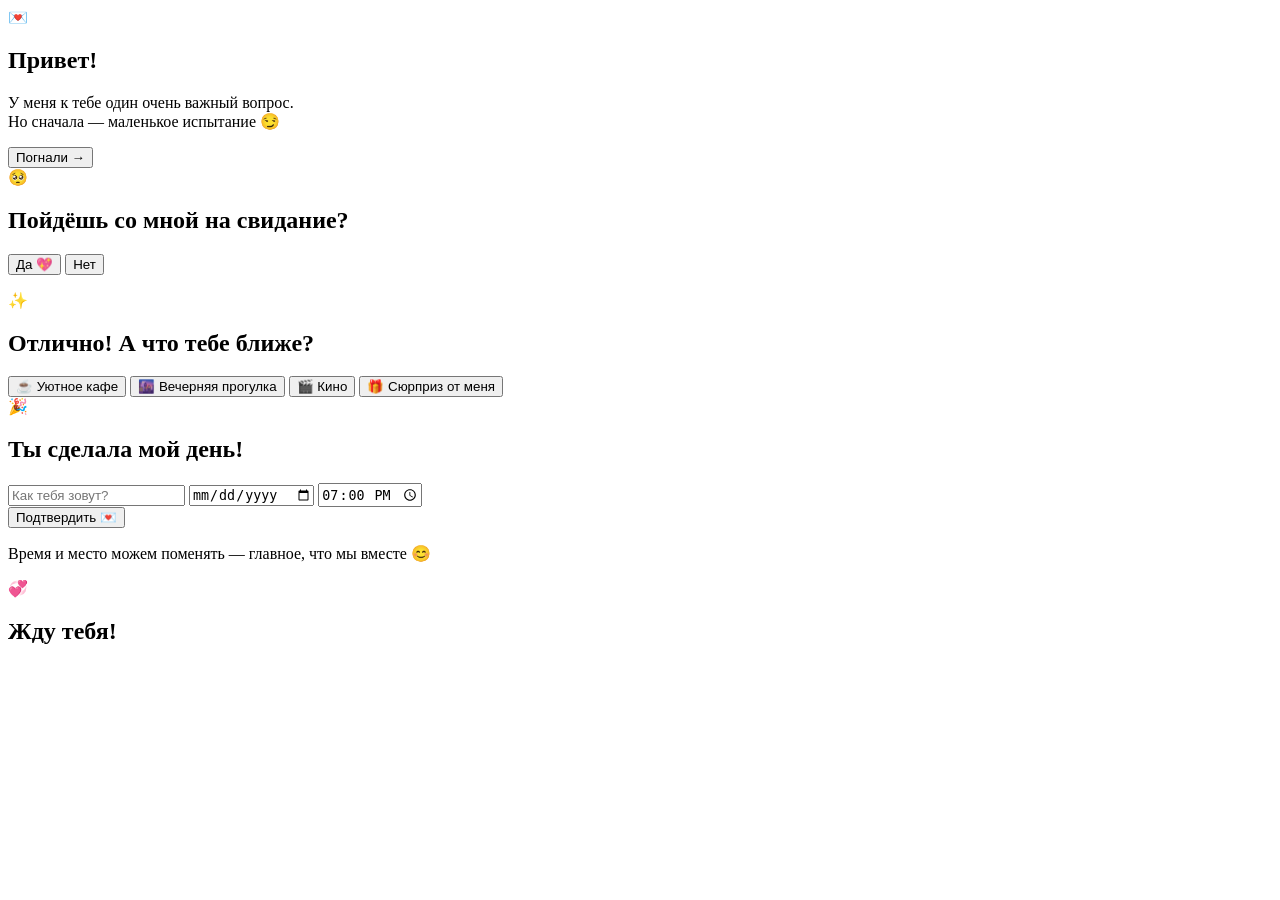
==== index.html @ 51b04617 "Rename deepseek_html_20261001_c922b6.html to index.html" ====
<!DOCTYPE html>
<html lang="ru">
<head>
  <meta charset="UTF-8">
  <meta name="viewport" content="width=device-width, initial-scale=1.0, maximum-scale=1.0, user-scalable=no">
  <title>Приглашение 💌</title>
  <script src="https://telegram.org/js/telegram-web-app.js"></script>
  <link rel="stylesheet" href="style.css">
</head>
<body>
  <div class="hearts" id="hearts"></div>

  <main class="card" id="card">
    <!-- Экран 0: Приветствие -->
    <section class="screen active" data-screen="0">
      <div class="emoji">💌</div>
      <h1>Привет<span id="userName"></span>!</h1>
      <p>У меня к тебе один очень важный вопрос.<br>Но сначала — маленькое испытание 😏</p>
      <button class="btn primary" data-next>Погнали →</button>
    </section>

    <!-- Экран 1: Убегающая кнопка "Нет" -->
    <section class="screen" data-screen="1">
      <div class="emoji">🥺</div>
      <h1>Пойдёшь со мной на свидание?</h1>
      <div class="buttons" id="runawayZone">
        <button class="btn primary" id="yesBtn">Да 💖</button>
        <button class="btn ghost" id="noBtn">Нет</button>
      </div>
      <p class="hint" id="hint"></p>
    </section>

    <!-- Экран 2: Выбор формата -->
    <section class="screen" data-screen="2">
      <div class="emoji">✨</div>
      <h1>Отлично! А что тебе ближе?</h1>
      <div class="choices" id="choices">
        <button class="choice" data-choice="coffee">☕ Уютное кафе</button>
        <button class="choice" data-choice="walk">🌆 Вечерняя прогулка</button>
        <button class="choice" data-choice="cinema">🎬 Кино</button>
        <button class="choice" data-choice="surprise">🎁 Сюрприз от меня</button>
      </div>
    </section>

    <!-- Экран 3: Финальное приглашение -->
    <section class="screen" data-screen="3">
      <div class="emoji">🎉</div>
      <h1>Ты сделала мой день!</h1>
      <div class="invite" id="inviteText"></div>
      <div class="details">
        <input type="text" id="nameInput" placeholder="Как тебя зовут?">
        <input type="date" id="dateInput">
        <input type="time" id="timeInput" value="19:00">
      </div>
      <button class="btn primary" id="sendBtn">Подтвердить 💌</button>
      <p class="tiny">Время и место можем поменять — главное, что мы вместе 😊</p>
    </section>

    <!-- Экран 4: Успех -->
    <section class="screen" data-screen="4">
      <div class="emoji">💞</div>
      <h1>Жду тебя!</h1>
      <p id="finalText" style="white-space:pre-line;font-size:17px;"></p>
    </section>
  </main>

  <script src="script.js"></script>
</body>
</html>
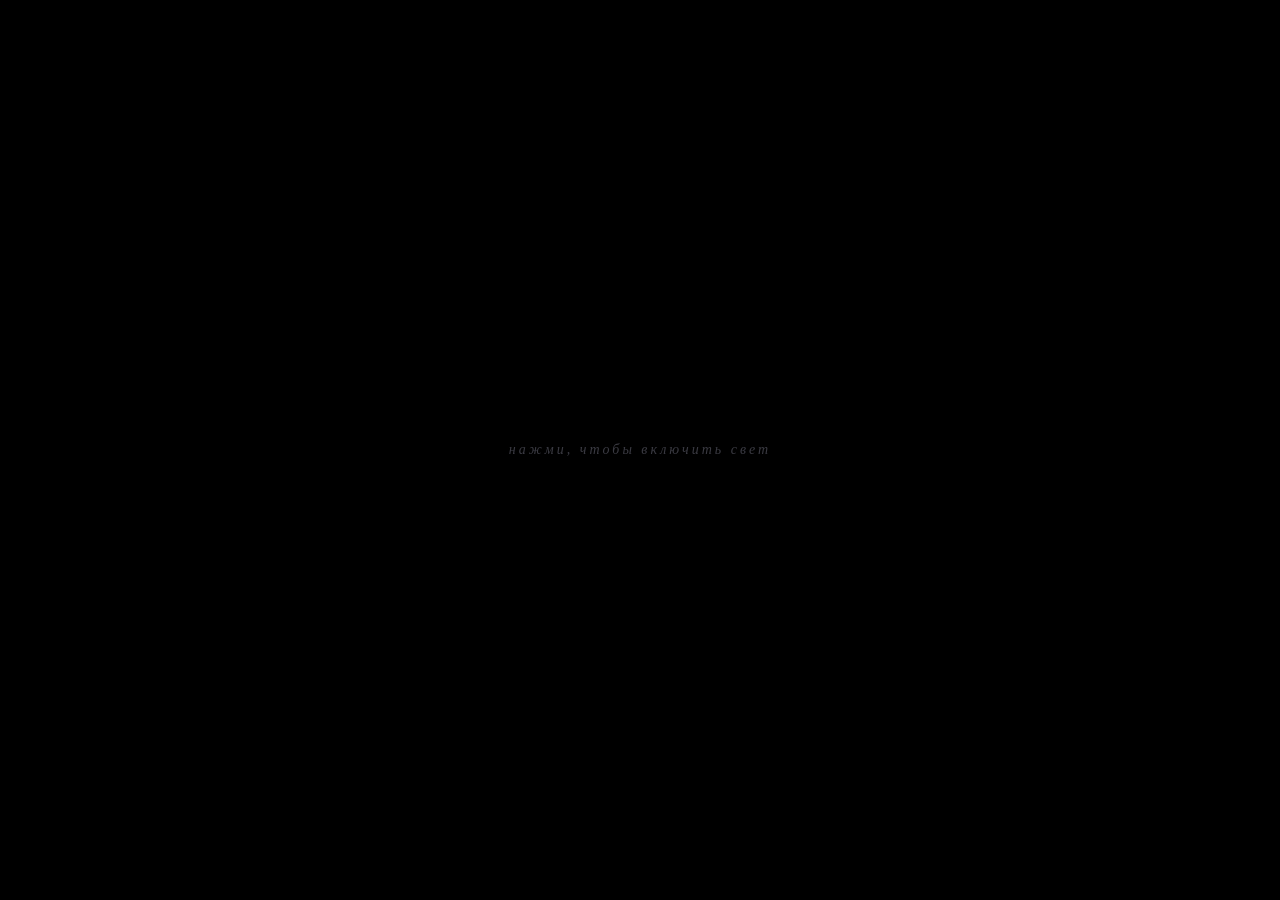
==== commit a897c7e5: "Update index.html" ====
--- a/index.html
+++ b/index.html
@@ -3,67 +3,482 @@
 <head>
   <meta charset="UTF-8">
   <meta name="viewport" content="width=device-width, initial-scale=1.0, maximum-scale=1.0, user-scalable=no">
-  <title>Приглашение 💌</title>
+  <title>...</title>
   <script src="https://telegram.org/js/telegram-web-app.js"></script>
-  <link rel="stylesheet" href="style.css">
+  <style>
+    * { margin:0; padding:0; box-sizing:border-box; -webkit-tap-highlight-color:transparent; user-select:none; }
+
+    html, body {
+      height: 100%;
+      background: #08080b;
+      color: #e8e6e1;
+      font-family: 'Georgia', 'Times New Roman', serif;
+      overflow: hidden;
+    }
+
+    /* ===== Сцены ===== */
+    .scene {
+      position: fixed; inset: 0;
+      opacity: 0; pointer-events: none;
+      transition: opacity 0.6s ease;
+      display: flex; align-items: center; justify-content: center;
+    }
+    .scene.active { opacity: 1; pointer-events: auto; }
+
+    /* ===== Экран 0: Темнота ===== */
+    .dark-overlay {
+      position: absolute; inset: 0;
+      background: #000;
+      display: flex; align-items: center; justify-content: center;
+      cursor: pointer;
+      animation: breathe 4s ease-in-out infinite;
+    }
+    @keyframes breathe {
+      0%, 100% { background: #000; }
+      50% { background: #0a0a0d; }
+    }
+    .whisper {
+      font-size: 14px;
+      color: #3a3a42;
+      letter-spacing: 3px;
+      text-transform: lowercase;
+      font-style: italic;
+      animation: fadeWhisper 3s ease-in-out infinite;
+    }
+    @keyframes fadeWhisper {
+      0%, 100% { opacity: 0.3; }
+      50% { opacity: 0.9; }
+    }
+
+    /* ===== Экран 1: Комната ===== */
+    .room {
+      position: relative;
+      width: 100%; height: 100%;
+      background: radial-gradient(circle at 30% 40%, #2a1f1a 0%, #0d0a09 60%, #050505 100%);
+    }
+
+    .window {
+      position: absolute;
+      top: 12%; left: 50%;
+      transform: translateX(-50%);
+      width: 42%; height: 34%;
+      background: linear-gradient(180deg, #1a2035 0%, #0a0d18 100%);
+      border: 3px solid #1a1512;
+      box-shadow: inset 0 0 40px rgba(80,100,180,0.15);
+    }
+    .window::before, .window::after {
+      content: ''; position: absolute; background: #1a1512;
+    }
+    .window::before { left: 50%; top: 0; bottom: 0; width: 2px; transform: translateX(-50%); }
+    .window::after  { top: 50%; left: 0; right: 0; height: 2px; transform: translateY(-50%); }
+
+    .lamp {
+      position: absolute;
+      top: 55%; left: 18%;
+      width: 8px; height: 8px;
+      border-radius: 50%;
+      background: #ffb86b;
+      box-shadow: 0 0 60px 20px rgba(255,184,107,0.25);
+      animation: flicker 3s ease-in-out infinite;
+    }
+    @keyframes flicker {
+      0%, 100% { opacity: 0.9; }
+      45% { opacity: 1; }
+      50% { opacity: 0.7; }
+      55% { opacity: 1; }
+    }
+
+    .table {
+      position: absolute;
+      bottom: 18%; left: 50%;
+      transform: translateX(-50%);
+      width: 70%; height: 4px;
+      background: #241a14;
+      box-shadow: 0 6px 20px rgba(0,0,0,0.6);
+    }
+
+    /* Предметы */
+    .item {
+      position: absolute;
+      background: transparent;
+      border: none;
+      cursor: pointer;
+      transition: transform 0.3s ease, filter 0.3s;
+      filter: brightness(0.85);
+    }
+    .item::after {
+      content: '';
+      position: absolute; inset: -10px;
+      border-radius: 50%;
+      background: radial-gradient(circle, rgba(255,184,107,0.2), transparent 70%);
+      opacity: 0;
+      transition: opacity 0.3s;
+    }
+    .item:hover::after, .item:active::after { opacity: 1; }
+    .item:active { transform: scale(0.92); }
+
+    .item::before {
+      font-size: 32px;
+      display: block;
+      filter: drop-shadow(0 4px 8px rgba(0,0,0,0.8));
+    }
+
+    .ticket { bottom: 22%; left: 28%; }
+    .ticket::before { content: '🎫'; }
+
+    .cup { bottom: 22%; left: 42%; }
+    .cup::before { content: '☕'; }
+
+    .key { bottom: 22%; left: 56%; }
+    .key::before { content: '🔑'; }
+
+    .vinyl { bottom: 22%; left: 70%; }
+    .vinyl::before { content: '💿'; }
+
+    .door {
+      top: 45%; right: 6%;
+      width: 14%; height: 40%;
+      background: linear-gradient(180deg, #2a1d16, #1a1008);
+      border: 2px solid #3a2519;
+      border-radius: 2px;
+    }
+    .door::before {
+      content: '';
+      position: absolute;
+      right: 8px; top: 50%;
+      width: 6px; height: 6px;
+      border-radius: 50%;
+      background: #8a6a3a;
+      box-shadow: 0 0 8px rgba(255,184,107,0.5);
+    }
+    .door:hover { filter: brightness(1.3); }
+
+    .hint {
+      position: absolute;
+      bottom: 8%; left: 0; right: 0;
+      text-align: center;
+      font-size: 13px;
+      letter-spacing: 2px;
+      color: #4a4a52;
+      font-style: italic;
+      animation: fadeWhisper 3s infinite;
+    }
+
+    /* ===== Экран 2: Записка ===== */
+    .note {
+      background: #12100e;
+      border: 1px solid #2a221c;
+      border-radius: 4px;
+      padding: 40px 28px;
+      max-width: 380px;
+      width: 88%;
+      text-align: center;
+      box-shadow: 0 30px 80px rgba(0,0,0,0.9);
+      animation: unfold 0.5s ease;
+    }
+    @keyframes unfold {
+      from { opacity: 0; transform: scale(0.94) translateY(10px); }
+      to { opacity: 1; transform: scale(1) translateY(0); }
+    }
+    .note-icon {
+      font-size: 42px;
+      margin-bottom: 20px;
+      filter: drop-shadow(0 0 20px rgba(255,184,107,0.4));
+    }
+    .note h2 {
+      font-size: 18px;
+      letter-spacing: 4px;
+      text-transform: lowercase;
+      color: #ffb86b;
+      margin-bottom: 20px;
+      font-weight: normal;
+    }
+    .note p {
+      font-size: 16px;
+      line-height: 1.7;
+      color: #c9c3ba;
+      font-style: italic;
+      margin-bottom: 30px;
+    }
+    .btn-back {
+      background: transparent;
+      border: 1px solid #3a3028;
+      color: #8a8078;
+      padding: 10px 22px;
+      font-family: inherit;
+      font-size: 13px;
+      letter-spacing: 2px;
+      cursor: pointer;
+      border-radius: 2px;
+      transition: all 0.3s;
+    }
+    .btn-back:hover { border-color: #ffb86b; color: #ffb86b; }
+
+    /* ===== Экран 3: Финал ===== */
+    .final-card {
+      max-width: 400px;
+      width: 88%;
+      padding: 40px 28px;
+      text-align: center;
+      animation: unfold 0.7s ease;
+    }
+    .final-line {
+      width: 40px; height: 1px;
+      background: #ffb86b;
+      margin: 0 auto 30px;
+      box-shadow: 0 0 20px rgba(255,184,107,0.6);
+    }
+    .final-card h1 {
+      font-size: 22px;
+      font-weight: normal;
+      font-style: italic;
+      letter-spacing: 1px;
+      color: #e8e6e1;
+      margin-bottom: 20px;
+      line-height: 1.5;
+    }
+    .final-card p {
+      color: #8a8078;
+      font-size: 15px;
+      line-height: 1.7;
+      margin-bottom: 30px;
+      font-style: italic;
+    }
+    .details {
+      display: grid; gap: 10px; margin-bottom: 22px;
+    }
+    .details input {
+      background: transparent;
+      border: none;
+      border-bottom: 1px solid #2a221c;
+      padding: 12px 4px;
+      font-size: 15px;
+      color: #e8e6e1;
+      font-family: inherit;
+      text-align: center;
+      transition: border-color 0.3s;
+      width: 100%;
+    }
+    .details input:focus {
+      outline: none;
+      border-color: #ffb86b;
+    }
+    .details input::placeholder { color: #4a4a52; font-style: italic; }
+
+    .btn-send {
+      background: transparent;
+      border: 1px solid #ffb86b;
+      color: #ffb86b;
+      padding: 14px 26px;
+      font-family: inherit;
+      font-size: 14px;
+      letter-spacing: 2px;
+      text-transform: lowercase;
+      cursor: pointer;
+      border-radius: 2px;
+      transition: all 0.3s;
+      width: 100%;
+    }
+    .btn-send:active {
+      background: #ffb86b;
+      color: #08080b;
+    }
+    .tiny {
+      font-size: 12px;
+      color: #4a4a52;
+      font-style: italic;
+      margin-top: 14px;
+    }
+  </style>
 </head>
 <body>
-  <div class="hearts" id="hearts"></div>
-
-  <main class="card" id="card">
-    <!-- Экран 0: Приветствие -->
-    <section class="screen active" data-screen="0">
-      <div class="emoji">💌</div>
-      <h1>Привет<span id="userName"></span>!</h1>
-      <p>У меня к тебе один очень важный вопрос.<br>Но сначала — маленькое испытание 😏</p>
-      <button class="btn primary" data-next>Погнали →</button>
-    </section>
-
-    <!-- Экран 1: Убегающая кнопка "Нет" -->
-    <section class="screen" data-screen="1">
-      <div class="emoji">🥺</div>
-      <h1>Пойдёшь со мной на свидание?</h1>
-      <div class="buttons" id="runawayZone">
-        <button class="btn primary" id="yesBtn">Да 💖</button>
-        <button class="btn ghost" id="noBtn">Нет</button>
-      </div>
-      <p class="hint" id="hint"></p>
-    </section>
-
-    <!-- Экран 2: Выбор формата -->
-    <section class="screen" data-screen="2">
-      <div class="emoji">✨</div>
-      <h1>Отлично! А что тебе ближе?</h1>
-      <div class="choices" id="choices">
-        <button class="choice" data-choice="coffee">☕ Уютное кафе</button>
-        <button class="choice" data-choice="walk">🌆 Вечерняя прогулка</button>
-        <button class="choice" data-choice="cinema">🎬 Кино</button>
-        <button class="choice" data-choice="surprise">🎁 Сюрприз от меня</button>
-      </div>
-    </section>
-
-    <!-- Экран 3: Финальное приглашение -->
-    <section class="screen" data-screen="3">
-      <div class="emoji">🎉</div>
-      <h1>Ты сделала мой день!</h1>
-      <div class="invite" id="inviteText"></div>
+
+  <!-- Экран 0: Темнота -->
+  <section class="scene active" data-scene="dark">
+    <div class="dark-overlay" id="darkOverlay">
+      <p class="whisper">нажми, чтобы включить свет</p>
+    </div>
+  </section>
+
+  <!-- Экран 1: Комната -->
+  <section class="scene" data-scene="room">
+    <div class="room" id="room">
+      <div class="window"></div>
+      <div class="lamp"></div>
+      <div class="table"></div>
+
+      <button class="item ticket" data-item="ticket" title="билет"></button>
+      <button class="item cup"    data-item="cup"    title="кофе"></button>
+      <button class="item key"    data-item="key"    title="ключ"></button>
+      <button class="item vinyl"  data-item="vinyl"  title="пластинка"></button>
+      <button class="item door"   data-item="door"   title="дверь"></button>
+
+      <p class="hint">Осмотрись...</p>
+    </div>
+  </section>
+
+  <!-- Экран 2: Записка -->
+  <section class="scene" data-scene="note">
+    <div class="note">
+      <div class="note-icon" id="noteIcon"></div>
+      <h2 id="noteTitle"></h2>
+      <p id="noteText"></p>
+      <button class="btn-back" id="closeNote">← вернуться</button>
+    </div>
+  </section>
+
+  <!-- Экран 3: Финал -->
+  <section class="scene" data-scene="final">
+    <div class="final-card" id="finalCard">
+      <div class="final-line"></div>
+      <h1 id="finalTitle">Хорошо. Дверь открыта.</h1>
+      <p id="finalText">За ней — вечер, который я придумал специально для тебя. Выбери день, я подстроюсь.</p>
+
       <div class="details">
-        <input type="text" id="nameInput" placeholder="Как тебя зовут?">
         <input type="date" id="dateInput">
         <input type="time" id="timeInput" value="19:00">
+        <button class="btn-send" id="sendBtn">Оставить ответ →</button>
       </div>
-      <button class="btn primary" id="sendBtn">Подтвердить 💌</button>
-      <p class="tiny">Время и место можем поменять — главное, что мы вместе 😊</p>
-    </section>
-
-    <!-- Экран 4: Успех -->
-    <section class="screen" data-screen="4">
-      <div class="emoji">💞</div>
-      <h1>Жду тебя!</h1>
-      <p id="finalText" style="white-space:pre-line;font-size:17px;"></p>
-    </section>
-  </main>
-
-  <script src="script.js"></script>
+      <p class="tiny">не переживай, всё уже придумано</p>
+    </div>
+  </section>
+
+  <script>
+    // ===== Telegram =====
+    const tg = window.Telegram?.WebApp;
+    if (tg) {
+      tg.ready();
+      tg.expand();
+      tg.disableVerticalSwipes?.();
+      tg.setHeaderColor?.('#08080b');
+      tg.setBackgroundColor?.('#08080b');
+    }
+
+    function haptic(type = 'light') {
+      tg?.HapticFeedback?.impactOccurred(type);
+    }
+
+    // ===== Сцены =====
+    const scenes = document.querySelectorAll('.scene');
+    let current = 0;
+
+    function goTo(index) {
+      scenes[current].classList.remove('active');
+      scenes[index].classList.add('active');
+      current = index;
+    }
+
+    // ===== Экран 0 → 1 =====
+    document.getElementById('darkOverlay').addEventListener('click', () => {
+      haptic('medium');
+      goTo(1);
+    });
+
+    // ===== Записки =====
+    const NOTES = {
+      ticket: {
+        icon: '🎫',
+        title: 'билет',
+        text: 'Два билета. Один — для тебя. Второй я оставлю себе, чтобы не искать компанию.'
+      },
+      cup: {
+        icon: '☕',
+        title: 'чашка',
+        text: 'Ещё тёплая. Я знаю одно место, где варят такой же — и там никто не торопит.'
+      },
+      key: {
+        icon: '🔑',
+        title: 'ключ',
+        text: 'Пока не скажу от чего. Но если согласишься — узнаешь по дороге.'
+      },
+      vinyl: {
+        icon: '💿',
+        title: 'пластинка',
+        text: 'Ставлю её, когда думаю о тебе. Одну и ту же. Уже неделю.'
+      }
+    };
+
+    const noteIcon  = document.getElementById('noteIcon');
+    const noteTitle = document.getElementById('noteTitle');
+    const noteText  = document.getElementById('noteText');
+    const closeNote = document.getElementById('closeNote');
+
+    const openedItems = new Set();
+
+    document.querySelectorAll('.item').forEach(item => {
+      item.addEventListener('click', () => {
+        const key = item.dataset.item;
+        haptic('light');
+
+        if (key === 'door') {
+          if (openedItems.size < Object.keys(NOTES).length) {
+            const left = Object.keys(NOTES).length - openedItems.size;
+            showNote('🔒', 'дверь заперта',
+              `Найди ещё ${left} ${plural(left,'предмет','предмета','предметов')}. Что-то здесь важное...`);
+            return;
+          }
+          goTo(3);
+          return;
+        }
+
+        openedItems.add(key);
+        const note = NOTES[key];
+        showNote(note.icon, note.title, note.text);
+      });
+    });
+
+    function showNote(icon, title, text) {
+      noteIcon.textContent = icon;
+      noteTitle.textContent = title;
+      noteText.textContent = text;
+      goTo(2);
+    }
+
+    closeNote.addEventListener('click', () => {
+      haptic('light');
+      goTo(1);
+    });
+
+    function plural(n, one, few, many) {
+      const mod10 = n % 10, mod100 = n % 100;
+      if (mod10 === 1 && mod100 !== 11) return one;
+      if (mod10 >= 2 && mod10 <= 4 && (mod100 < 10 || mod100 >= 20)) return few;
+      return many;
+    }
+
+    // ===== Дата по умолчанию — ближайшая пятница =====
+    const dateInput = document.getElementById('dateInput');
+    const today = new Date();
+    const dayOfWeek = today.getDay();
+    const daysUntilFriday = (5 - dayOfWeek + 7) % 7 || 7;
+    const nextFriday = new Date(today);
+    nextFriday.setDate(today.getDate() + daysUntilFriday);
+    dateInput.value = nextFriday.toISOString().split('T')[0];
+
+    // ===== Отправка =====
+    document.getElementById('sendBtn').addEventListener('click', () => {
+      const date = dateInput.value;
+      const time = document.getElementById('timeInput').value;
+
+      if (!date) {
+        haptic('rigid');
+        tg?.showAlert ? tg.showAlert('Выбери дату') : alert('Выбери дату');
+        return;
+      }
+
+      const payload = { date, time, found: [...openedItems] };
+      haptic('heavy');
+
+      if (tg) {
+        try { tg.sendData(JSON.stringify(payload)); } catch (e) {}
+      }
+
+      document.getElementById('finalCard').innerHTML = `
+        <div class="final-line"></div>
+        <h1>Договорились.</h1>
+        <p style="font-size:15px;">${date} в ${time}<br><br>детали пришлю ближе к делу.</p>
+      `;
+    });
+  </script>
 </body>
 </html>
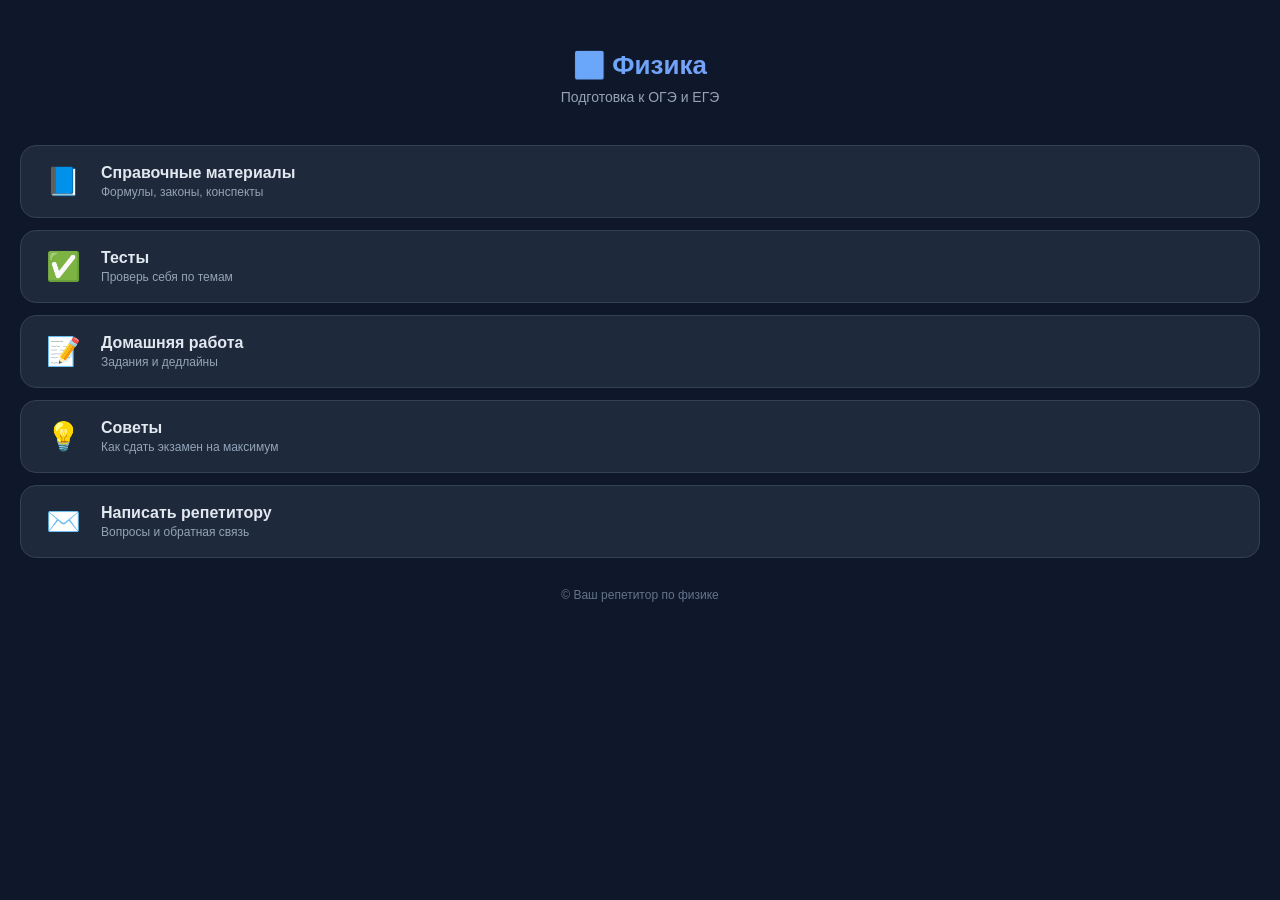
==== commit 2b608396: "Update index.html" ====
--- a/index.html
+++ b/index.html
@@ -1,484 +1,162 @@
 <!DOCTYPE html>
 <html lang="ru">
 <head>
-  <meta charset="UTF-8">
-  <meta name="viewport" content="width=device-width, initial-scale=1.0, maximum-scale=1.0, user-scalable=no">
-  <title>...</title>
-  <script src="https://telegram.org/js/telegram-web-app.js"></script>
-  <style>
-    * { margin:0; padding:0; box-sizing:border-box; -webkit-tap-highlight-color:transparent; user-select:none; }
-
-    html, body {
-      height: 100%;
-      background: #08080b;
-      color: #e8e6e1;
-      font-family: 'Georgia', 'Times New Roman', serif;
-      overflow: hidden;
-    }
-
-    /* ===== Сцены ===== */
-    .scene {
-      position: fixed; inset: 0;
-      opacity: 0; pointer-events: none;
-      transition: opacity 0.6s ease;
-      display: flex; align-items: center; justify-content: center;
-    }
-    .scene.active { opacity: 1; pointer-events: auto; }
-
-    /* ===== Экран 0: Темнота ===== */
-    .dark-overlay {
-      position: absolute; inset: 0;
-      background: #000;
-      display: flex; align-items: center; justify-content: center;
-      cursor: pointer;
-      animation: breathe 4s ease-in-out infinite;
-    }
-    @keyframes breathe {
-      0%, 100% { background: #000; }
-      50% { background: #0a0a0d; }
-    }
-    .whisper {
-      font-size: 14px;
-      color: #3a3a42;
-      letter-spacing: 3px;
-      text-transform: lowercase;
-      font-style: italic;
-      animation: fadeWhisper 3s ease-in-out infinite;
-    }
-    @keyframes fadeWhisper {
-      0%, 100% { opacity: 0.3; }
-      50% { opacity: 0.9; }
-    }
-
-    /* ===== Экран 1: Комната ===== */
-    .room {
-      position: relative;
-      width: 100%; height: 100%;
-      background: radial-gradient(circle at 30% 40%, #2a1f1a 0%, #0d0a09 60%, #050505 100%);
-    }
-
-    .window {
-      position: absolute;
-      top: 12%; left: 50%;
-      transform: translateX(-50%);
-      width: 42%; height: 34%;
-      background: linear-gradient(180deg, #1a2035 0%, #0a0d18 100%);
-      border: 3px solid #1a1512;
-      box-shadow: inset 0 0 40px rgba(80,100,180,0.15);
-    }
-    .window::before, .window::after {
-      content: ''; position: absolute; background: #1a1512;
-    }
-    .window::before { left: 50%; top: 0; bottom: 0; width: 2px; transform: translateX(-50%); }
-    .window::after  { top: 50%; left: 0; right: 0; height: 2px; transform: translateY(-50%); }
-
-    .lamp {
-      position: absolute;
-      top: 55%; left: 18%;
-      width: 8px; height: 8px;
-      border-radius: 50%;
-      background: #ffb86b;
-      box-shadow: 0 0 60px 20px rgba(255,184,107,0.25);
-      animation: flicker 3s ease-in-out infinite;
-    }
-    @keyframes flicker {
-      0%, 100% { opacity: 0.9; }
-      45% { opacity: 1; }
-      50% { opacity: 0.7; }
-      55% { opacity: 1; }
-    }
-
-    .table {
-      position: absolute;
-      bottom: 18%; left: 50%;
-      transform: translateX(-50%);
-      width: 70%; height: 4px;
-      background: #241a14;
-      box-shadow: 0 6px 20px rgba(0,0,0,0.6);
-    }
-
-    /* Предметы */
-    .item {
-      position: absolute;
-      background: transparent;
-      border: none;
-      cursor: pointer;
-      transition: transform 0.3s ease, filter 0.3s;
-      filter: brightness(0.85);
-    }
-    .item::after {
-      content: '';
-      position: absolute; inset: -10px;
-      border-radius: 50%;
-      background: radial-gradient(circle, rgba(255,184,107,0.2), transparent 70%);
-      opacity: 0;
-      transition: opacity 0.3s;
-    }
-    .item:hover::after, .item:active::after { opacity: 1; }
-    .item:active { transform: scale(0.92); }
-
-    .item::before {
-      font-size: 32px;
-      display: block;
-      filter: drop-shadow(0 4px 8px rgba(0,0,0,0.8));
-    }
-
-    .ticket { bottom: 22%; left: 28%; }
-    .ticket::before { content: '🎫'; }
-
-    .cup { bottom: 22%; left: 42%; }
-    .cup::before { content: '☕'; }
-
-    .key { bottom: 22%; left: 56%; }
-    .key::before { content: '🔑'; }
-
-    .vinyl { bottom: 22%; left: 70%; }
-    .vinyl::before { content: '💿'; }
-
-    .door {
-      top: 45%; right: 6%;
-      width: 14%; height: 40%;
-      background: linear-gradient(180deg, #2a1d16, #1a1008);
-      border: 2px solid #3a2519;
-      border-radius: 2px;
-    }
-    .door::before {
-      content: '';
-      position: absolute;
-      right: 8px; top: 50%;
-      width: 6px; height: 6px;
-      border-radius: 50%;
-      background: #8a6a3a;
-      box-shadow: 0 0 8px rgba(255,184,107,0.5);
-    }
-    .door:hover { filter: brightness(1.3); }
-
-    .hint {
-      position: absolute;
-      bottom: 8%; left: 0; right: 0;
-      text-align: center;
-      font-size: 13px;
-      letter-spacing: 2px;
-      color: #4a4a52;
-      font-style: italic;
-      animation: fadeWhisper 3s infinite;
-    }
-
-    /* ===== Экран 2: Записка ===== */
-    .note {
-      background: #12100e;
-      border: 1px solid #2a221c;
-      border-radius: 4px;
-      padding: 40px 28px;
-      max-width: 380px;
-      width: 88%;
-      text-align: center;
-      box-shadow: 0 30px 80px rgba(0,0,0,0.9);
-      animation: unfold 0.5s ease;
-    }
-    @keyframes unfold {
-      from { opacity: 0; transform: scale(0.94) translateY(10px); }
-      to { opacity: 1; transform: scale(1) translateY(0); }
-    }
-    .note-icon {
-      font-size: 42px;
-      margin-bottom: 20px;
-      filter: drop-shadow(0 0 20px rgba(255,184,107,0.4));
-    }
-    .note h2 {
-      font-size: 18px;
-      letter-spacing: 4px;
-      text-transform: lowercase;
-      color: #ffb86b;
-      margin-bottom: 20px;
-      font-weight: normal;
-    }
-    .note p {
-      font-size: 16px;
-      line-height: 1.7;
-      color: #c9c3ba;
-      font-style: italic;
-      margin-bottom: 30px;
-    }
-    .btn-back {
-      background: transparent;
-      border: 1px solid #3a3028;
-      color: #8a8078;
-      padding: 10px 22px;
-      font-family: inherit;
-      font-size: 13px;
-      letter-spacing: 2px;
-      cursor: pointer;
-      border-radius: 2px;
-      transition: all 0.3s;
-    }
-    .btn-back:hover { border-color: #ffb86b; color: #ffb86b; }
-
-    /* ===== Экран 3: Финал ===== */
-    .final-card {
-      max-width: 400px;
-      width: 88%;
-      padding: 40px 28px;
-      text-align: center;
-      animation: unfold 0.7s ease;
-    }
-    .final-line {
-      width: 40px; height: 1px;
-      background: #ffb86b;
-      margin: 0 auto 30px;
-      box-shadow: 0 0 20px rgba(255,184,107,0.6);
-    }
-    .final-card h1 {
-      font-size: 22px;
-      font-weight: normal;
-      font-style: italic;
-      letter-spacing: 1px;
-      color: #e8e6e1;
-      margin-bottom: 20px;
-      line-height: 1.5;
-    }
-    .final-card p {
-      color: #8a8078;
-      font-size: 15px;
-      line-height: 1.7;
-      margin-bottom: 30px;
-      font-style: italic;
-    }
-    .details {
-      display: grid; gap: 10px; margin-bottom: 22px;
-    }
-    .details input {
-      background: transparent;
-      border: none;
-      border-bottom: 1px solid #2a221c;
-      padding: 12px 4px;
-      font-size: 15px;
-      color: #e8e6e1;
-      font-family: inherit;
-      text-align: center;
-      transition: border-color 0.3s;
-      width: 100%;
-    }
-    .details input:focus {
-      outline: none;
-      border-color: #ffb86b;
-    }
-    .details input::placeholder { color: #4a4a52; font-style: italic; }
-
-    .btn-send {
-      background: transparent;
-      border: 1px solid #ffb86b;
-      color: #ffb86b;
-      padding: 14px 26px;
-      font-family: inherit;
-      font-size: 14px;
-      letter-spacing: 2px;
-      text-transform: lowercase;
-      cursor: pointer;
-      border-radius: 2px;
-      transition: all 0.3s;
-      width: 100%;
-    }
-    .btn-send:active {
-      background: #ffb86b;
-      color: #08080b;
-    }
-    .tiny {
-      font-size: 12px;
-      color: #4a4a52;
-      font-style: italic;
-      margin-top: 14px;
-    }
-  </style>
+<meta charset="UTF-8">
+<meta name="viewport" content="width=device-width, initial-scale=1.0">
+<title>Физика — подготовка к ОГЭ/ЕГЭ</title>
+<script src="https://telegram.org/js/telegram-web-app.js"></script>
+<style>
+  * { margin: 0; padding: 0; box-sizing: border-box; }
+  body {
+    font-family: -apple-system, BlinkMacSystemFont, 'Segoe UI', Roboto, sans-serif;
+    background: #0f172a;
+    color: #e2e8f0;
+    min-height: 100vh;
+    padding: 20px;
+  }
+  .header {
+    text-align: center;
+    padding: 30px 0 20px;
+  }
+  .header h1 {
+    font-size: 26px;
+    background: linear-gradient(90deg, #38bdf8, #a78bfa);
+    -webkit-background-clip: text;
+    -webkit-text-fill-color: transparent;
+    margin-bottom: 8px;
+  }
+  .header p {
+    color: #94a3b8;
+    font-size: 14px;
+  }
+  .menu {
+    display: flex;
+    flex-direction: column;
+    gap: 12px;
+    margin-top: 20px;
+  }
+  .card {
+    background: #1e293b;
+    border-radius: 16px;
+    padding: 18px 20px;
+    display: flex;
+    align-items: center;
+    gap: 15px;
+    cursor: pointer;
+    transition: transform 0.15s, background 0.15s;
+    border: 1px solid #334155;
+  }
+  .card:active {
+    transform: scale(0.98);
+    background: #273449;
+  }
+  .card .icon {
+    font-size: 28px;
+    width: 45px;
+    text-align: center;
+  }
+  .card .text h3 {
+    font-size: 16px;
+    margin-bottom: 3px;
+  }
+  .card .text p {
+    font-size: 12px;
+    color: #94a3b8;
+  }
+  .footer {
+    text-align: center;
+    margin-top: 30px;
+    font-size: 12px;
+    color: #64748b;
+  }
+</style>
 </head>
 <body>
 
-  <!-- Экран 0: Темнота -->
-  <section class="scene active" data-scene="dark">
-    <div class="dark-overlay" id="darkOverlay">
-      <p class="whisper">нажми, чтобы включить свет</p>
+  <div class="header">
+    <h1>⚛️ Физика</h1>
+    <p>Подготовка к ОГЭ и ЕГЭ</p>
+  </div>
+
+  <div class="menu">
+    <div class="card" onclick="openSection('theory')">
+      <div class="icon">📘</div>
+      <div class="text">
+        <h3>Справочные материалы</h3>
+        <p>Формулы, законы, конспекты</p>
+      </div>
     </div>
-  </section>
 
-  <!-- Экран 1: Комната -->
-  <section class="scene" data-scene="room">
-    <div class="room" id="room">
-      <div class="window"></div>
-      <div class="lamp"></div>
-      <div class="table"></div>
+    <div class="card" onclick="openSection('tests')">
+      <div class="icon">✅</div>
+      <div class="text">
+        <h3>Тесты</h3>
+        <p>Проверь себя по темам</p>
+      </div>
+    </div>
 
-      <button class="item ticket" data-item="ticket" title="билет"></button>
-      <button class="item cup"    data-item="cup"    title="кофе"></button>
-      <button class="item key"    data-item="key"    title="ключ"></button>
-      <button class="item vinyl"  data-item="vinyl"  title="пластинка"></button>
-      <button class="item door"   data-item="door"   title="дверь"></button>
+    <div class="card" onclick="openSection('homework')">
+      <div class="icon">📝</div>
+      <div class="text">
+        <h3>Домашняя работа</h3>
+        <p>Задания и дедлайны</p>
+      </div>
+    </div>
 
-      <p class="hint">Осмотрись...</p>
+    <div class="card" onclick="openSection('tips')">
+      <div class="icon">💡</div>
+      <div class="text">
+        <h3>Советы</h3>
+        <p>Как сдать экзамен на максимум</p>
+      </div>
     </div>
-  </section>
 
-  <!-- Экран 2: Записка -->
-  <section class="scene" data-scene="note">
-    <div class="note">
-      <div class="note-icon" id="noteIcon"></div>
-      <h2 id="noteTitle"></h2>
-      <p id="noteText"></p>
-      <button class="btn-back" id="closeNote">← вернуться</button>
+    <div class="card" onclick="writeTutor()">
+      <div class="icon">✉️</div>
+      <div class="text">
+        <h3>Написать репетитору</h3>
+        <p>Вопросы и обратная связь</p>
+      </div>
     </div>
-  </section>
+  </div>
 
-  <!-- Экран 3: Финал -->
-  <section class="scene" data-scene="final">
-    <div class="final-card" id="finalCard">
-      <div class="final-line"></div>
-      <h1 id="finalTitle">Хорошо. Дверь открыта.</h1>
-      <p id="finalText">За ней — вечер, который я придумал специально для тебя. Выбери день, я подстроюсь.</p>
+  <div class="footer">
+    © Ваш репетитор по физике
+  </div>
 
-      <div class="details">
-        <input type="date" id="dateInput">
-        <input type="time" id="timeInput" value="19:00">
-        <button class="btn-send" id="sendBtn">Оставить ответ →</button>
-      </div>
-      <p class="tiny">не переживай, всё уже придумано</p>
-    </div>
-  </section>
+<script>
+  // Инициализация Telegram Mini App
+  const tg = window.Telegram?.WebApp;
+  if (tg) {
+    tg.ready();
+    tg.expand();
+    // Показываем имя ученика, если открыто в Telegram
+    const user = tg.initDataUnsafe?.user;
+    if (user) {
+      document.querySelector('.header p').textContent =
+        `Привет, ${user.first_name}! Готовимся к экзамену`;
+    }
+  }
 
-  <script>
-    // ===== Telegram =====
-    const tg = window.Telegram?.WebApp;
+  function openSection(section) {
+    // Пока просто уведомление. Сюда потом вставим переходы на разделы.
     if (tg) {
-      tg.ready();
-      tg.expand();
-      tg.disableVerticalSwipes?.();
-      tg.setHeaderColor?.('#08080b');
-      tg.setBackgroundColor?.('#08080b');
+      tg.showAlert('Раздел в разработке: ' + section);
+    } else {
+      alert('Раздел в разработке: ' + section);
     }
+  }
 
-    function haptic(type = 'light') {
-      tg?.HapticFeedback?.impactOccurred(type);
+  function writeTutor() {
+    // Замените username на свой
+    const username = 'your_username';
+    if (tg) {
+      tg.openTelegramLink('https://t.me/' + username);
+    } else {
+      window.open('https://t.me/' + username, '_blank');
     }
+  }
+</script>
 
-    // ===== Сцены =====
-    const scenes = document.querySelectorAll('.scene');
-    let current = 0;
-
-    function goTo(index) {
-      scenes[current].classList.remove('active');
-      scenes[index].classList.add('active');
-      current = index;
-    }
-
-    // ===== Экран 0 → 1 =====
-    document.getElementById('darkOverlay').addEventListener('click', () => {
-      haptic('medium');
-      goTo(1);
-    });
-
-    // ===== Записки =====
-    const NOTES = {
-      ticket: {
-        icon: '🎫',
-        title: 'билет',
-        text: 'Два билета. Один — для тебя. Второй я оставлю себе, чтобы не искать компанию.'
-      },
-      cup: {
-        icon: '☕',
-        title: 'чашка',
-        text: 'Ещё тёплая. Я знаю одно место, где варят такой же — и там никто не торопит.'
-      },
-      key: {
-        icon: '🔑',
-        title: 'ключ',
-        text: 'Пока не скажу от чего. Но если согласишься — узнаешь по дороге.'
-      },
-      vinyl: {
-        icon: '💿',
-        title: 'пластинка',
-        text: 'Ставлю её, когда думаю о тебе. Одну и ту же. Уже неделю.'
-      }
-    };
-
-    const noteIcon  = document.getElementById('noteIcon');
-    const noteTitle = document.getElementById('noteTitle');
-    const noteText  = document.getElementById('noteText');
-    const closeNote = document.getElementById('closeNote');
-
-    const openedItems = new Set();
-
-    document.querySelectorAll('.item').forEach(item => {
-      item.addEventListener('click', () => {
-        const key = item.dataset.item;
-        haptic('light');
-
-        if (key === 'door') {
-          if (openedItems.size < Object.keys(NOTES).length) {
-            const left = Object.keys(NOTES).length - openedItems.size;
-            showNote('🔒', 'дверь заперта',
-              `Найди ещё ${left} ${plural(left,'предмет','предмета','предметов')}. Что-то здесь важное...`);
-            return;
-          }
-          goTo(3);
-          return;
-        }
-
-        openedItems.add(key);
-        const note = NOTES[key];
-        showNote(note.icon, note.title, note.text);
-      });
-    });
-
-    function showNote(icon, title, text) {
-      noteIcon.textContent = icon;
-      noteTitle.textContent = title;
-      noteText.textContent = text;
-      goTo(2);
-    }
-
-    closeNote.addEventListener('click', () => {
-      haptic('light');
-      goTo(1);
-    });
-
-    function plural(n, one, few, many) {
-      const mod10 = n % 10, mod100 = n % 100;
-      if (mod10 === 1 && mod100 !== 11) return one;
-      if (mod10 >= 2 && mod10 <= 4 && (mod100 < 10 || mod100 >= 20)) return few;
-      return many;
-    }
-
-    // ===== Дата по умолчанию — ближайшая пятница =====
-    const dateInput = document.getElementById('dateInput');
-    const today = new Date();
-    const dayOfWeek = today.getDay();
-    const daysUntilFriday = (5 - dayOfWeek + 7) % 7 || 7;
-    const nextFriday = new Date(today);
-    nextFriday.setDate(today.getDate() + daysUntilFriday);
-    dateInput.value = nextFriday.toISOString().split('T')[0];
-
-    // ===== Отправка =====
-    document.getElementById('sendBtn').addEventListener('click', () => {
-      const date = dateInput.value;
-      const time = document.getElementById('timeInput').value;
-
-      if (!date) {
-        haptic('rigid');
-        tg?.showAlert ? tg.showAlert('Выбери дату') : alert('Выбери дату');
-        return;
-      }
-
-      const payload = { date, time, found: [...openedItems] };
-      haptic('heavy');
-
-      if (tg) {
-        try { tg.sendData(JSON.stringify(payload)); } catch (e) {}
-      }
-
-      document.getElementById('finalCard').innerHTML = `
-        <div class="final-line"></div>
-        <h1>Договорились.</h1>
-        <p style="font-size:15px;">${date} в ${time}<br><br>детали пришлю ближе к делу.</p>
-      `;
-    });
-  </script>
 </body>
 </html>
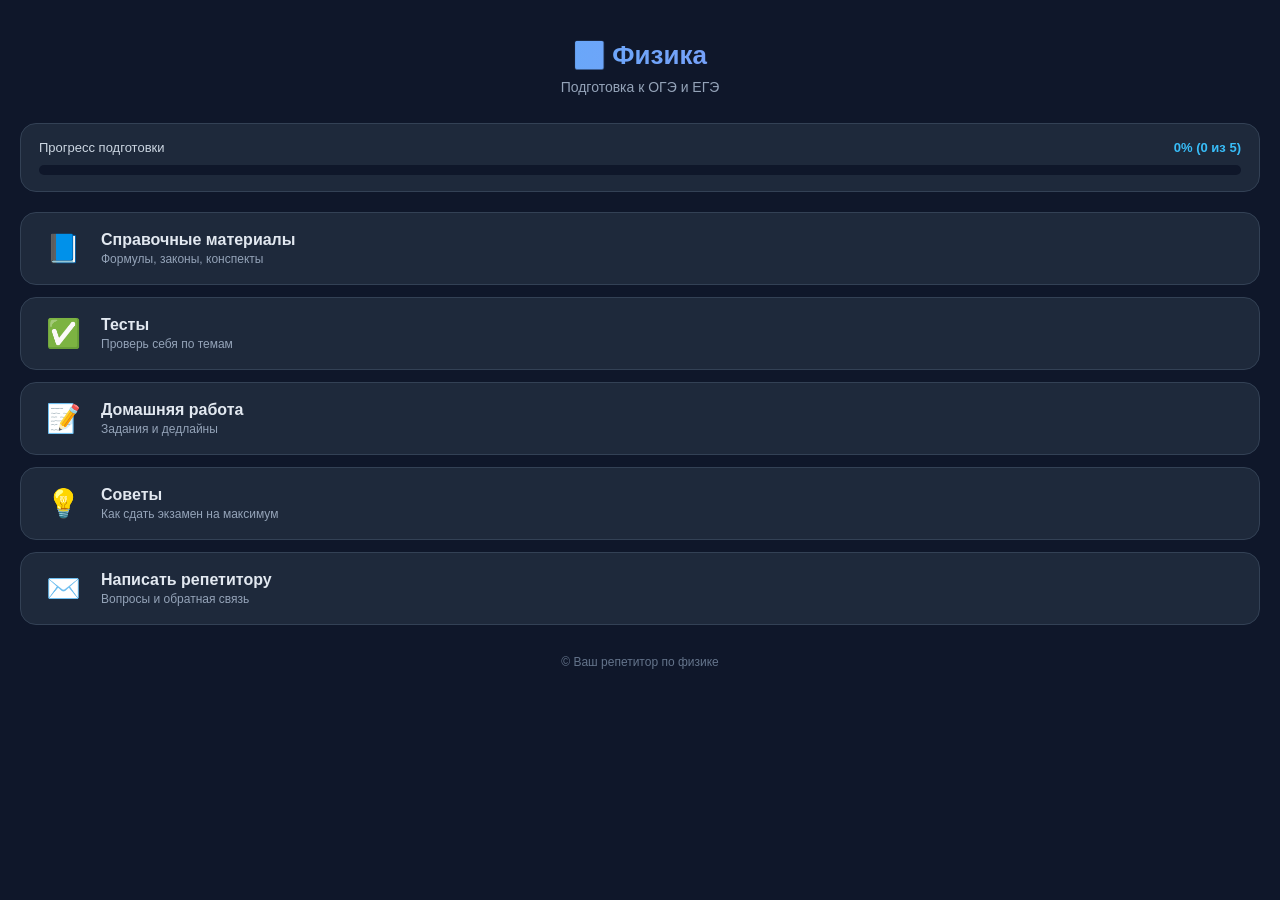
==== commit 0ff90fc4: "Update index.html" ====
--- a/index.html
+++ b/index.html
@@ -13,11 +13,9 @@
     color: #e2e8f0;
     min-height: 100vh;
     padding: 20px;
-  }
-  .header {
-    text-align: center;
-    padding: 30px 0 20px;
-  }
+    padding-bottom: 40px;
+  }
+  .header { text-align: center; padding: 20px 0 10px; }
   .header h1 {
     font-size: 26px;
     background: linear-gradient(90deg, #38bdf8, #a78bfa);
@@ -25,16 +23,39 @@
     -webkit-text-fill-color: transparent;
     margin-bottom: 8px;
   }
-  .header p {
-    color: #94a3b8;
-    font-size: 14px;
-  }
-  .menu {
+  .header p { color: #94a3b8; font-size: 14px; }
+
+  /* Шкала прогресса */
+  .progress-box {
+    background: #1e293b;
+    border-radius: 16px;
+    padding: 16px 18px;
+    margin-top: 18px;
+    border: 1px solid #334155;
+  }
+  .progress-top {
     display: flex;
-    flex-direction: column;
-    gap: 12px;
-    margin-top: 20px;
-  }
+    justify-content: space-between;
+    font-size: 13px;
+    margin-bottom: 10px;
+    color: #cbd5e1;
+  }
+  .progress-top span:last-child { color: #38bdf8; font-weight: 600; }
+  .progress-bar {
+    height: 10px;
+    background: #0f172a;
+    border-radius: 99px;
+    overflow: hidden;
+  }
+  .progress-fill {
+    height: 100%;
+    width: 0%;
+    background: linear-gradient(90deg, #38bdf8, #a78bfa);
+    border-radius: 99px;
+    transition: width 0.5s ease;
+  }
+
+  .menu { display: flex; flex-direction: column; gap: 12px; margin-top: 20px; }
   .card {
     background: #1e293b;
     border-radius: 16px;
@@ -46,71 +67,118 @@
     transition: transform 0.15s, background 0.15s;
     border: 1px solid #334155;
   }
-  .card:active {
-    transform: scale(0.98);
-    background: #273449;
-  }
-  .card .icon {
-    font-size: 28px;
-    width: 45px;
-    text-align: center;
-  }
-  .card .text h3 {
-    font-size: 16px;
-    margin-bottom: 3px;
-  }
-  .card .text p {
-    font-size: 12px;
+  .card:active { transform: scale(0.98); background: #273449; }
+  .card .icon { font-size: 28px; width: 45px; text-align: center; }
+  .card .text h3 { font-size: 16px; margin-bottom: 3px; }
+  .card .text p { font-size: 12px; color: #94a3b8; }
+
+  /* Экран раздела */
+  .screen { display: none; }
+  .screen.active { display: block; }
+
+  .back-btn {
+    background: none;
+    border: none;
+    color: #38bdf8;
+    font-size: 15px;
+    cursor: pointer;
+    padding: 8px 0;
+    margin-bottom: 10px;
+  }
+
+  .topic {
+    background: #1e293b;
+    border: 1px solid #334155;
+    border-radius: 14px;
+    padding: 16px;
+    margin-bottom: 12px;
+    cursor: pointer;
+  }
+  .topic h3 { font-size: 16px; margin-bottom: 4px; }
+  .topic p { font-size: 12px; color: #94a3b8; }
+
+  /* Материал темы */
+  .formula {
+    background: #0f172a;
+    border-left: 3px solid #38bdf8;
+    border-radius: 8px;
+    padding: 12px 14px;
+    margin: 12px 0;
+    font-family: 'Courier New', monospace;
+    font-size: 15px;
+    color: #7dd3fc;
+  }
+  .formula-desc { font-size: 13px; color: #94a3b8; margin-top: 6px; }
+
+  .complete-btn {
+    width: 100%;
+    padding: 14px;
+    border: none;
+    border-radius: 12px;
+    background: linear-gradient(90deg, #38bdf8, #a78bfa);
+    color: #0f172a;
+    font-size: 15px;
+    font-weight: 700;
+    cursor: pointer;
+    margin-top: 20px;
+  }
+  .complete-btn.done {
+    background: #334155;
     color: #94a3b8;
-  }
-  .footer {
-    text-align: center;
-    margin-top: 30px;
-    font-size: 12px;
-    color: #64748b;
-  }
+    cursor: default;
+  }
+
+  .footer { text-align: center; margin-top: 30px; font-size: 12px; color: #64748b; }
 </style>
 </head>
 <body>
 
+<!-- ГЛАВНЫЙ ЭКРАН -->
+<div id="screen-main" class="screen active">
   <div class="header">
     <h1>⚛️ Физика</h1>
-    <p>Подготовка к ОГЭ и ЕГЭ</p>
+    <p id="greeting">Подготовка к ОГЭ и ЕГЭ</p>
   </div>
 
+  <div class="progress-box">
+    <div class="progress-top">
+      <span>Прогресс подготовки</span>
+      <span id="progress-text">0% (0 из 5)</span>
+    </div>
+    <div class="progress-bar">
+      <div class="progress-fill" id="progress-fill"></div>
+    </div>
+  </div>
+
   <div class="menu">
-    <div class="card" onclick="openSection('theory')">
+    <div class="card" onclick="showScreen('theory')">
       <div class="icon">📘</div>
       <div class="text">
         <h3>Справочные материалы</h3>
         <p>Формулы, законы, конспекты</p>
       </div>
     </div>
-
-    <div class="card" onclick="openSection('tests')">
+    <div class="card" onclick="comingSoon('Тесты')">
       <div class="icon">✅</div>
       <div class="text">
         <h3>Тесты</h3>
         <p>Проверь себя по темам</p>
       </div>
     </div>
-
-    <div class="card" onclick="openSection('homework')">
+    <div class="card" onclick="comingSoon('Домашняя работа')">
       <div class="icon">📝</div>
       <div class="text">
         <h3>Домашняя работа</h3>
         <p>Задания и дедлайны</p>
       </div>
     </div>
-
-    <div class="card" onclick="openSection('tips')">
+    <div class="card" onclick="comingSoon('Советы')">
       <div class="icon">💡</div>
       <div class="text">
         <h3>Советы</h3>
         <p>Как сдать экзамен на максимум</p>
       </div>
     </div>
-
     <div class="card" onclick="writeTutor()">
       <div class="icon">✉️</div>
       <div class="text">
@@ -120,42 +188,191 @@
     </div>
   </div>
 
-  <div class="footer">
-    © Ваш репетитор по физике
+  <div class="footer">© Ваш репетитор по физике</div>
+</div>
+
+<!-- ЭКРАН СПРАВОЧНИКА -->
+<div id="screen-theory" class="screen">
+  <button class="back-btn" onclick="showScreen('main')">← Назад</button>
+  <div class="header" style="padding-top:0">
+    <h1 style="font-size:22px">📘 Справочные материалы</h1>
+    <p>Выбери тему для изучения</p>
   </div>
+  <div id="topics-list" style="margin-top:20px"></div>
+</div>
+
+<!-- ЭКРАН ТЕМЫ -->
+<div id="screen-topic" class="screen">
+  <button class="back-btn" onclick="showScreen('theory')">← К темам</button>
+  <div id="topic-content"></div>
+</div>
 
 <script>
-  // Инициализация Telegram Mini App
   const tg = window.Telegram?.WebApp;
   if (tg) {
     tg.ready();
     tg.expand();
-    // Показываем имя ученика, если открыто в Telegram
     const user = tg.initDataUnsafe?.user;
     if (user) {
-      document.querySelector('.header p').textContent =
+      document.getElementById('greeting').textContent =
         `Привет, ${user.first_name}! Готовимся к экзамену`;
     }
   }
 
-  function openSection(section) {
-    // Пока просто уведомление. Сюда потом вставим переходы на разделы.
-    if (tg) {
-      tg.showAlert('Раздел в разработке: ' + section);
-    } else {
-      alert('Раздел в разработке: ' + section);
-    }
+  // === ДАННЫЕ ТЕМ ===
+  const topics = [
+    {
+      id: 'mechanics',
+      title: 'Механика',
+      desc: 'Кинематика, динамика, законы Ньютона',
+      formulas: [
+        { f: 'v = v₀ + a·t', d: 'Скорость при равноускоренном движении' },
+        { f: 'S = v₀·t + (a·t²)/2', d: 'Путь при равноускоренном движении' },
+        { f: 'F = m·a', d: 'Второй закон Ньютона' },
+        { f: 'F = G·(m₁·m₂)/r²', d: 'Закон всемирного тяготения' },
+        { f: 'p = m·v', d: 'Импульс тела' }
+      ]
+    },
+    {
+      id: 'thermo',
+      title: 'Термодинамика',
+      desc: 'Теплота, работа газа, КПД',
+      formulas: [
+        { f: 'Q = c·m·Δt', d: 'Количество теплоты при нагреве' },
+        { f: 'Q = λ·m', d: 'Теплота плавления' },
+        { f: 'Q = L·m', d: 'Теплота парообразования' },
+        { f: 'η = A / Q₁ · 100%', d: 'КПД теплового двигателя' },
+        { f: 'p·V = (m/M)·R·T', d: 'Уравнение Менделеева — Клапейрона' }
+      ]
+    },
+    {
+      id: 'electricity',
+      title: 'Электричество',
+      desc: 'Ток, напряжение, закон Ома',
+      formulas: [
+        { f: 'I = U / R', d: 'Закон Ома для участка цепи' },
+        { f: 'P = U·I', d: 'Мощность электрического тока' },
+        { f: 'Q = I²·R·t', d: 'Закон Джоуля — Ленца' },
+        { f: 'R = ρ·L / S', d: 'Сопротивление проводника' }
+      ]
+    },
+    {
+      id: 'optics',
+      title: 'Оптика',
+      desc: 'Отражение, преломление, линзы',
+      formulas: [
+        { f: 'sin α / sin β = n', d: 'Закон преломления света' },
+        { f: '1/F = 1/d + 1/f', d: 'Формула тонкой линзы' },
+        { f: 'D = 1 / F', d: 'Оптическая сила линзы' }
+      ]
+    },
+    {
+      id: 'quantum',
+      title: 'Квантовая физика',
+      desc: 'Фотоны, фотоэффект, атом',
+      formulas: [
+        { f: 'E = h·ν', d: 'Энергия фотона' },
+        { f: 'h·ν = A + Eₖ', d: 'Уравнение Эйнштейна для фотоэффекта' },
+        { f: 'E = m·c²', d: 'Формула Эйнштейна (энергия покоя)' }
+      ]
+    }
+  ];
+
+  // === ПРОГРЕСС ===
+  let completed = [];
+
+  // Загружаем сохранённый прогресс
+  function loadProgress() {
+    const saved = localStorage.getItem('physics_progress');
+    if (saved) {
+      try { completed = JSON.parse(saved); } catch(e) { completed = []; }
+    }
+  }
+
+  // Сохраняем прогресс (и в Telegram Cloud, и локально)
+  function saveProgress() {
+    localStorage.setItem('physics_progress', JSON.stringify(completed));
+    if (tg?.CloudStorage) {
+      tg.CloudStorage.setItem('physics_progress', JSON.stringify(completed));
+    }
+  }
+
+  function updateProgress() {
+    const percent = Math.round((completed.length / topics.length) * 100);
+    document.getElementById('progress-text').textContent =
+      `${percent}% (${completed.length} из ${topics.length})`;
+    document.getElementById('progress-fill').style.width = percent + '%';
+  }
+
+  function markCompleted(topicId) {
+    if (!completed.includes(topicId)) {
+      completed.push(topicId);
+      saveProgress();
+      updateProgress();
+      renderTopic(topicId);
+    }
+  }
+
+  // === НАВИГАЦИЯ ===
+  function showScreen(name) {
+    document.querySelectorAll('.screen').forEach(s => s.classList.remove('active'));
+    document.getElementById('screen-' + name).classList.add('active');
+    window.scrollTo(0, 0);
+    if (name === 'theory') renderTopics();
+  }
+
+  // === РЕНДЕР СПИСКА ТЕМ ===
+  function renderTopics() {
+    const container = document.getElementById('topics-list');
+    container.innerHTML = topics.map(t => `
+      <div class="topic" onclick="renderTopic('${t.id}'); showScreen('topic')">
+        <h3>${completed.includes(t.id) ? '✅ ' : ''}${t.title}</h3>
+        <p>${t.desc}</p>
+      </div>
+    `).join('');
+  }
+
+  // === РЕНДЕР ОДНОЙ ТЕМЫ ===
+  function renderTopic(id) {
+    const topic = topics.find(t => t.id === id);
+    if (!topic) return;
+
+    const isDone = completed.includes(id);
+    const formulasHtml = topic.formulas.map(f => `
+      <div class="formula">
+        ${f.f}
+        <div class="formula-desc">${f.d}</div>
+      </div>
+    `).join('');
+
+    document.getElementById('topic-content').innerHTML = `
+      <div class="header" style="padding-top:0">
+        <h1 style="font-size:22px">${topic.title}</h1>
+        <p>${topic.desc}</p>
+      </div>
+      ${formulasHtml}
+      <button class="complete-btn ${isDone ? 'done' : ''}"
+              ${isDone ? 'disabled' : ''}
+              onclick="markCompleted('${id}')">
+        ${isDone ? '✓ Тема пройдена' : 'Отметить как пройденное'}
+      </button>
+    `;
+  }
+
+  function comingSoon(name) {
+    if (tg) tg.showAlert('Раздел «' + name + '» скоро появится');
+    else alert('Раздел «' + name + '» скоро появится');
   }
 
   function writeTutor() {
-    // Замените username на свой
-    const username = 'your_username';
-    if (tg) {
-      tg.openTelegramLink('https://t.me/' + username);
-    } else {
-      window.open('https://t.me/' + username, '_blank');
-    }
-  }
+    const username = 'your_username'; // ← замените на свой ник
+    if (tg) tg.openTelegramLink('https://t.me/' + username);
+    else window.open('https://t.me/' + username, '_blank');
+  }
+
+  // === СТАРТ ===
+  loadProgress();
+  updateProgress();
 </script>
 
 </body>
